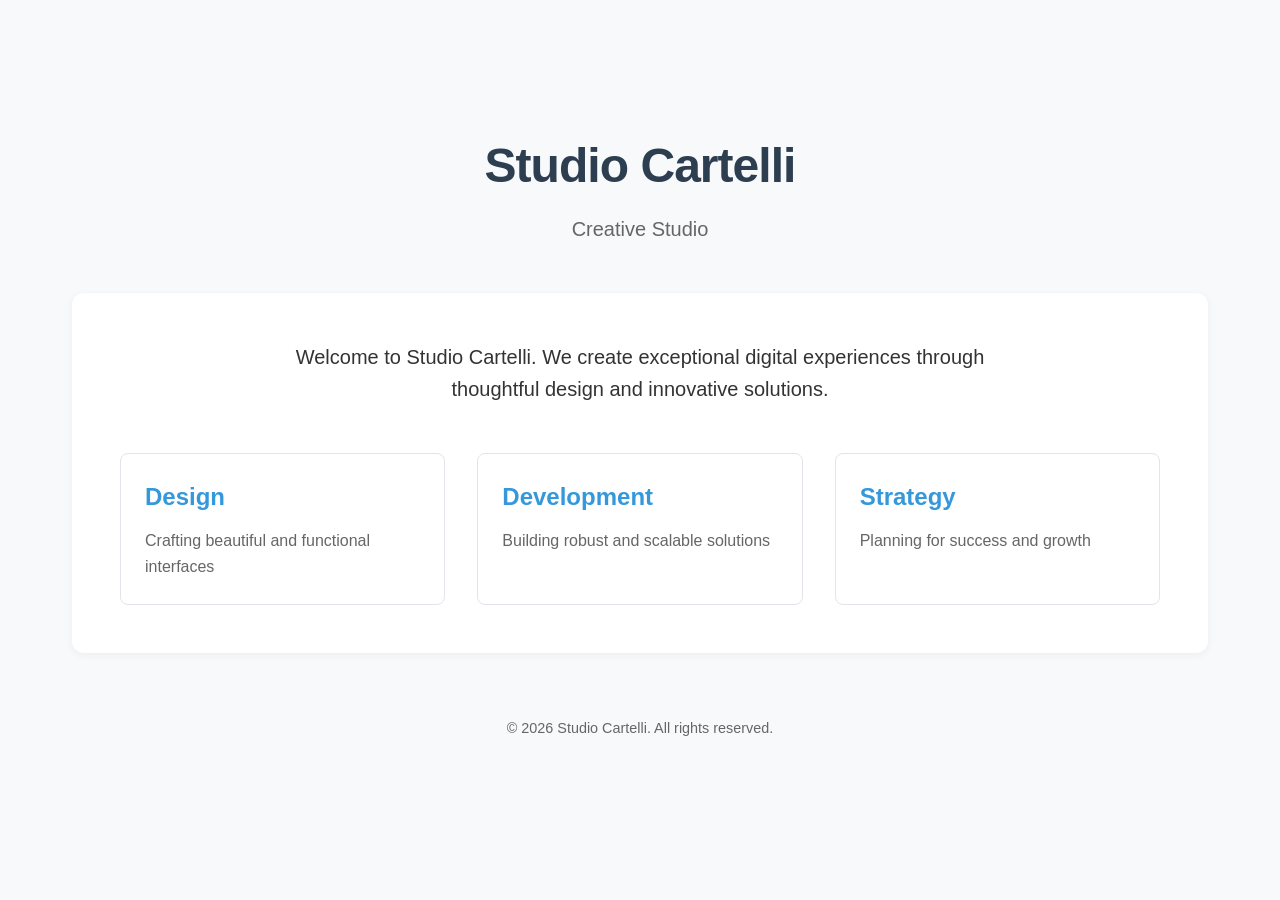
==== index.html @ 4b2458a7 "Initial commit: GitHub Pages site setup - Add landing page with responsive design - Configure custom" ====
<!DOCTYPE html>
<html lang="en">
<head>
    <meta charset="UTF-8">
    <meta name="viewport" content="width=device-width, initial-scale=1.0">
    <meta name="description" content="Studio Cartelli - Creative Studio">
    <title>Studio Cartelli</title>
    <link rel="stylesheet" href="styles.css">
</head>
<body>
    <main class="container">
        <header class="header">
            <h1 class="title">Studio Cartelli</h1>
            <p class="subtitle">Creative Studio</p>
        </header>

        <section class="content">
            <p class="intro">
                Welcome to Studio Cartelli. We create exceptional digital experiences
                through thoughtful design and innovative solutions.
            </p>

            <div class="features">
                <div class="feature">
                    <h2>Design</h2>
                    <p>Crafting beautiful and functional interfaces</p>
                </div>

                <div class="feature">
                    <h2>Development</h2>
                    <p>Building robust and scalable solutions</p>
                </div>

                <div class="feature">
                    <h2>Strategy</h2>
                    <p>Planning for success and growth</p>
                </div>
            </div>
        </section>

        <footer class="footer">
            <p>&copy; 2026 Studio Cartelli. All rights reserved.</p>
        </footer>
    </main>
</body>
</html>
---- styles.css ----
/* Reset and Base Styles */
* {
    margin: 0;
    padding: 0;
    box-sizing: border-box;
}

:root {
    --primary-color: #2c3e50;
    --secondary-color: #3498db;
    --text-color: #333;
    --light-text: #666;
    --background: #ffffff;
    --light-bg: #f8f9fa;
    --border-color: #e1e4e8;
}

body {
    font-family: -apple-system, BlinkMacSystemFont, 'Segoe UI', 'Roboto', 'Oxygen',
        'Ubuntu', 'Cantarell', 'Fira Sans', 'Droid Sans', 'Helvetica Neue',
        sans-serif;
    -webkit-font-smoothing: antialiased;
    -moz-osx-font-smoothing: grayscale;
    color: var(--text-color);
    line-height: 1.6;
    background-color: var(--light-bg);
}

/* Container */
.container {
    min-height: 100vh;
    display: flex;
    flex-direction: column;
    justify-content: center;
    max-width: 1200px;
    margin: 0 auto;
    padding: 2rem;
}

/* Header */
.header {
    text-align: center;
    margin-bottom: 3rem;
}

.title {
    font-size: 3rem;
    font-weight: 700;
    color: var(--primary-color);
    margin-bottom: 0.5rem;
    letter-spacing: -0.02em;
}

.subtitle {
    font-size: 1.25rem;
    color: var(--light-text);
    font-weight: 400;
}

/* Content */
.content {
    background: var(--background);
    border-radius: 12px;
    padding: 3rem;
    box-shadow: 0 2px 8px rgba(0, 0, 0, 0.05);
    margin-bottom: 2rem;
}

.intro {
    font-size: 1.25rem;
    color: var(--text-color);
    margin-bottom: 3rem;
    text-align: center;
    max-width: 700px;
    margin-left: auto;
    margin-right: auto;
}

/* Features Grid */
.features {
    display: grid;
    grid-template-columns: repeat(auto-fit, minmax(250px, 1fr));
    gap: 2rem;
    margin-top: 2rem;
}

.feature {
    padding: 1.5rem;
    border: 1px solid var(--border-color);
    border-radius: 8px;
    transition: transform 0.2s ease, box-shadow 0.2s ease;
}

.feature:hover {
    transform: translateY(-4px);
    box-shadow: 0 4px 12px rgba(0, 0, 0, 0.1);
}

.feature h2 {
    font-size: 1.5rem;
    color: var(--secondary-color);
    margin-bottom: 0.75rem;
}

.feature p {
    color: var(--light-text);
    font-size: 1rem;
}

/* Footer */
.footer {
    text-align: center;
    padding: 2rem 0;
    color: var(--light-text);
    font-size: 0.9rem;
}

/* Responsive Design */
@media (max-width: 768px) {
    .container {
        padding: 1.5rem;
    }

    .title {
        font-size: 2rem;
    }

    .subtitle {
        font-size: 1rem;
    }

    .content {
        padding: 2rem 1.5rem;
    }

    .intro {
        font-size: 1.1rem;
    }

    .features {
        grid-template-columns: 1fr;
        gap: 1.5rem;
    }
}

@media (max-width: 480px) {
    .title {
        font-size: 1.75rem;
    }

    .content {
        padding: 1.5rem 1rem;
    }
}
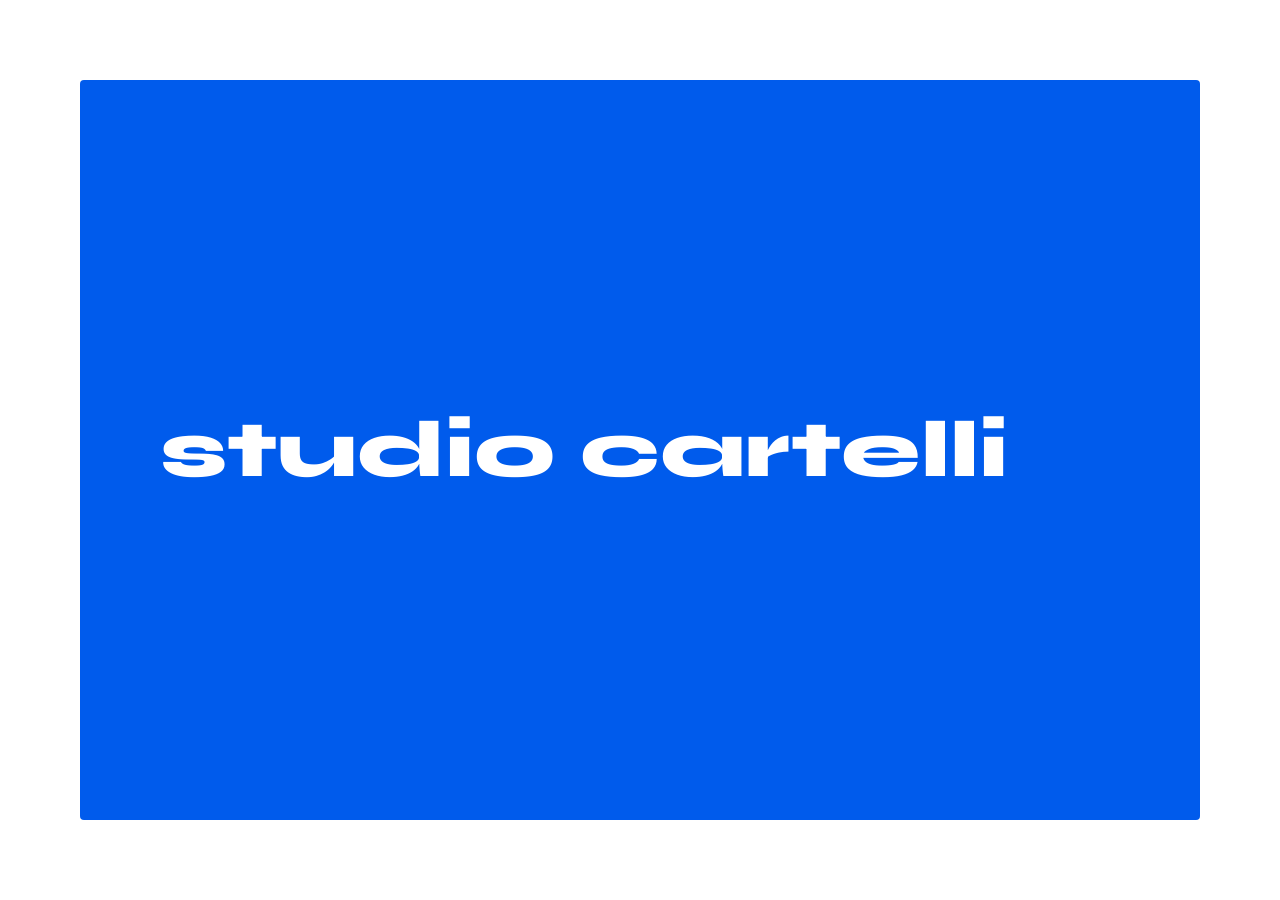
==== commit bdc2e059: "Simple splash page for Studio Cartelli - Syne ExtraBold 800 typography - White on #005BEC blue - 80p" ====
--- a/index.html
+++ b/index.html
@@ -3,44 +3,47 @@
 <head>
     <meta charset="UTF-8">
     <meta name="viewport" content="width=device-width, initial-scale=1.0">
-    <meta name="description" content="Studio Cartelli - Creative Studio">
+    <meta name="description" content="Studio Cartelli">
     <title>Studio Cartelli</title>
-    <link rel="stylesheet" href="styles.css">
+    <link rel="preconnect" href="https://fonts.googleapis.com">
+    <link rel="preconnect" href="https://fonts.gstatic.com" crossorigin>
+    <link href="https://fonts.googleapis.com/css2?family=Syne:wght@800&display=swap" rel="stylesheet">
+    <style>
+        * {
+            margin: 0;
+            padding: 0;
+            box-sizing: border-box;
+        }
+
+        html, body {
+            height: 100%;
+        }
+
+        body {
+            background-color: white;
+            padding: 80px;
+        }
+
+        main {
+            background-color: #005BEC;
+            height: 100%;
+            display: flex;
+            align-items: center;
+            padding-left: 80px;
+            border-radius: 4px;
+        }
+
+        h1 {
+            font-family: 'Syne', sans-serif;
+            font-weight: 800;
+            color: white;
+            font-size: clamp(2rem, 8vw, 5rem);
+        }
+    </style>
 </head>
 <body>
-    <main class="container">
-        <header class="header">
-            <h1 class="title">Studio Cartelli</h1>
-            <p class="subtitle">Creative Studio</p>
-        </header>
-
-        <section class="content">
-            <p class="intro">
-                Welcome to Studio Cartelli. We create exceptional digital experiences
-                through thoughtful design and innovative solutions.
-            </p>
-
-            <div class="features">
-                <div class="feature">
-                    <h2>Design</h2>
-                    <p>Crafting beautiful and functional interfaces</p>
-                </div>
-
-                <div class="feature">
-                    <h2>Development</h2>
-                    <p>Building robust and scalable solutions</p>
-                </div>
-
-                <div class="feature">
-                    <h2>Strategy</h2>
-                    <p>Planning for success and growth</p>
-                </div>
-            </div>
-        </section>
-
-        <footer class="footer">
-            <p>&copy; 2026 Studio Cartelli. All rights reserved.</p>
-        </footer>
+    <main>
+        <h1>studio cartelli</h1>
     </main>
 </body>
 </html>
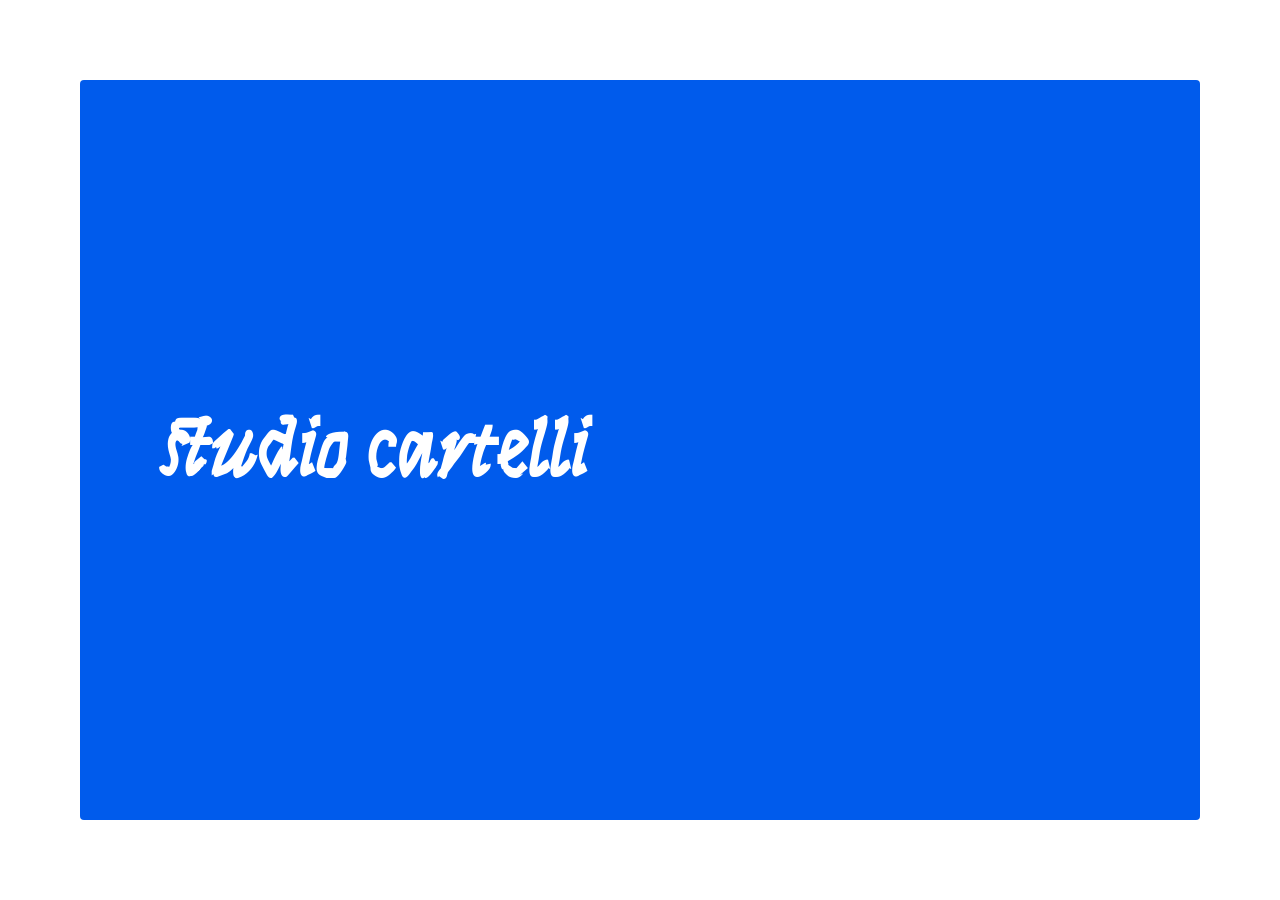
==== commit 4d97ad0c: "Change font to Syne Tactile" ====
--- a/index.html
+++ b/index.html
@@ -7,7 +7,7 @@
     <title>Studio Cartelli</title>
     <link rel="preconnect" href="https://fonts.googleapis.com">
     <link rel="preconnect" href="https://fonts.gstatic.com" crossorigin>
-    <link href="https://fonts.googleapis.com/css2?family=Syne:wght@800&display=swap" rel="stylesheet">
+    <link href="https://fonts.googleapis.com/css2?family=Syne+Tactile&display=swap" rel="stylesheet">
     <style>
         * {
             margin: 0;
@@ -34,10 +34,18 @@
         }
 
         h1 {
-            font-family: 'Syne', sans-serif;
-            font-weight: 800;
+            font-family: 'Syne Tactile', sans-serif;
             color: white;
             font-size: clamp(2rem, 8vw, 5rem);
+        }
+
+        @media (max-width: 768px) {
+            body {
+                padding: 40px;
+            }
+            main {
+                padding-left: 40px;
+            }
         }
     </style>
 </head>
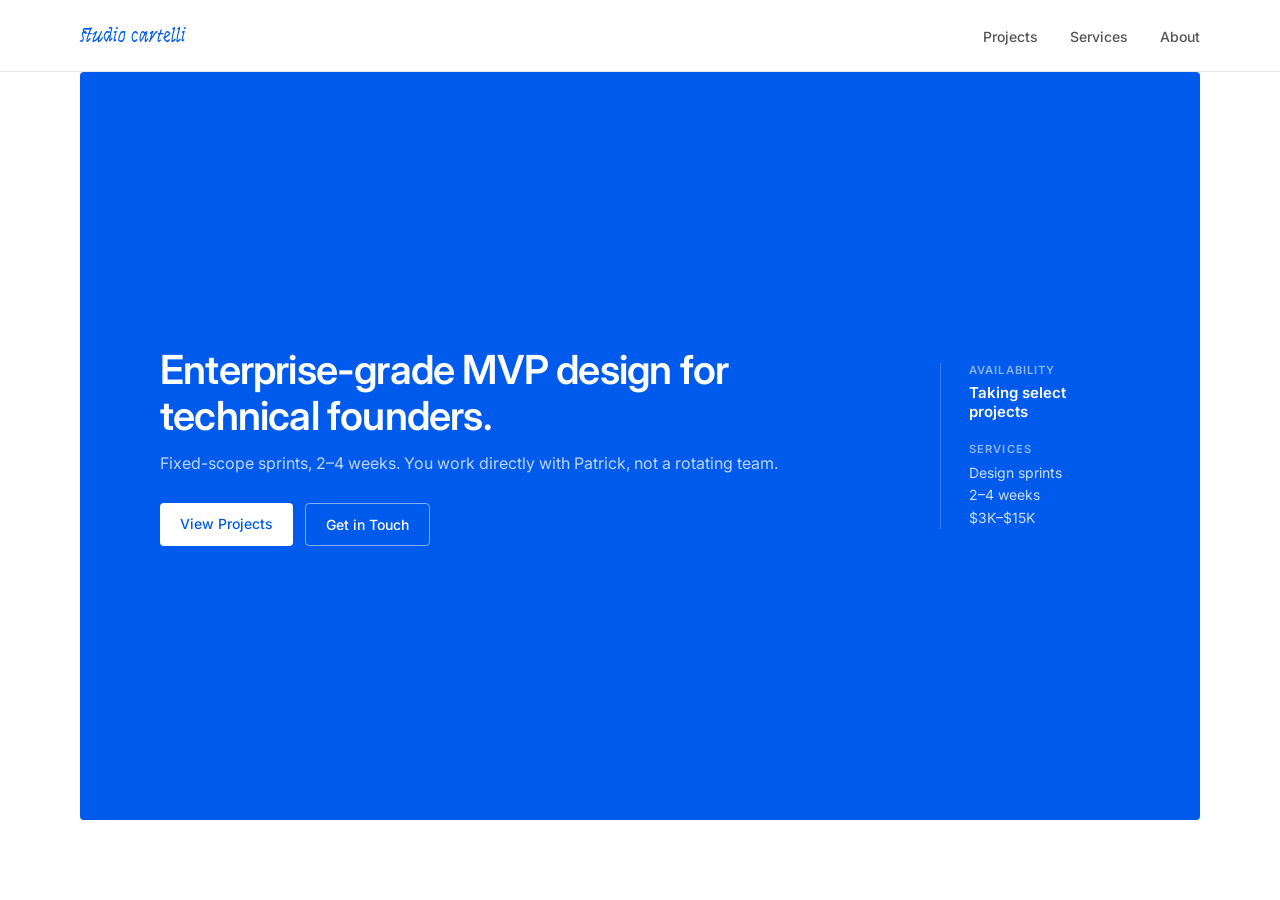
==== commit 0d2003e6: "feat: build home page with blue hero panel and split layout" ====
--- a/index.html
+++ b/index.html
@@ -1,57 +1,222 @@
 <!DOCTYPE html>
 <html lang="en">
 <head>
-    <meta charset="UTF-8">
-    <meta name="viewport" content="width=device-width, initial-scale=1.0">
-    <meta name="description" content="Studio Cartelli">
-    <title>Studio Cartelli</title>
-    <link rel="preconnect" href="https://fonts.googleapis.com">
-    <link rel="preconnect" href="https://fonts.gstatic.com" crossorigin>
-    <link href="https://fonts.googleapis.com/css2?family=Syne+Tactile&display=swap" rel="stylesheet">
-    <style>
-        * {
-            margin: 0;
-            padding: 0;
-            box-sizing: border-box;
-        }
-
-        html, body {
-            height: 100%;
-        }
-
-        body {
-            background-color: white;
-            padding: 80px;
-        }
-
-        main {
-            background-color: #005BEC;
-            height: 100%;
-            display: flex;
-            align-items: center;
-            padding-left: 80px;
-            border-radius: 4px;
-        }
-
-        h1 {
-            font-family: 'Syne Tactile', sans-serif;
-            color: white;
-            font-size: clamp(2rem, 8vw, 5rem);
-        }
-
-        @media (max-width: 768px) {
-            body {
-                padding: 40px;
-            }
-            main {
-                padding-left: 40px;
-            }
-        }
-    </style>
+  <meta charset="UTF-8">
+  <meta name="viewport" content="width=device-width, initial-scale=1.0">
+  <meta name="description" content="Studio Cartelli — Enterprise-grade MVP design for technical founders. Fixed-scope design sprints, 2–4 weeks.">
+  <title>Studio Cartelli</title>
+  <link rel="preconnect" href="https://fonts.googleapis.com">
+  <link rel="preconnect" href="https://fonts.gstatic.com" crossorigin>
+  <link href="https://fonts.googleapis.com/css2?family=Syne+Tactile&family=Inter:wght@400;500;600&display=swap" rel="stylesheet">
+  <style>
+    * { margin: 0; padding: 0; box-sizing: border-box; }
+
+    :root {
+      --blue: #005BEC;
+      --text: #1a1a1a;
+      --muted: #555;
+      --light: #999;
+      --border: #e8e8e8;
+      --pad: 80px;
+      --nav-h: 72px;
+    }
+
+    html, body { height: 100%; }
+
+    body {
+      background: white;
+      font-family: 'Inter', sans-serif;
+      color: var(--text);
+      display: flex;
+      flex-direction: column;
+    }
+
+    nav {
+      position: sticky;
+      top: 0;
+      z-index: 100;
+      background: white;
+      border-bottom: 1px solid var(--border);
+      display: flex;
+      justify-content: space-between;
+      align-items: center;
+      height: var(--nav-h);
+      padding: 0 var(--pad);
+      flex-shrink: 0;
+    }
+
+    .logo {
+      font-family: 'Syne Tactile', sans-serif;
+      font-size: 1.25rem;
+      color: var(--blue);
+      text-decoration: none;
+    }
+
+    .nav-links {
+      display: flex;
+      gap: 32px;
+      list-style: none;
+    }
+
+    .nav-links a {
+      font-size: 0.875rem;
+      font-weight: 500;
+      color: var(--muted);
+      text-decoration: none;
+    }
+
+    .nav-links a.active { color: var(--text); }
+
+    main {
+      background: var(--blue);
+      flex: 1;
+      display: flex;
+      align-items: center;
+      padding: 0 var(--pad);
+      border-radius: 4px;
+      margin: 0 var(--pad) var(--pad);
+    }
+
+    .hero {
+      display: flex;
+      align-items: center;
+      justify-content: space-between;
+      width: 100%;
+      gap: 48px;
+    }
+
+    .hero-left { flex: 1; }
+
+    h1 {
+      font-size: clamp(1.75rem, 4vw, 2.5rem);
+      font-weight: 600;
+      color: white;
+      line-height: 1.15;
+      letter-spacing: -0.02em;
+    }
+
+    .value-prop {
+      font-size: 1rem;
+      color: rgba(255, 255, 255, 0.75);
+      line-height: 1.5;
+      margin-top: 12px;
+    }
+
+    .cta-row {
+      display: flex;
+      gap: 12px;
+      margin-top: 28px;
+    }
+
+    .btn-primary {
+      background: white;
+      color: var(--blue);
+      font-family: 'Inter', sans-serif;
+      font-size: 0.875rem;
+      font-weight: 500;
+      padding: 12px 20px;
+      border-radius: 4px;
+      text-decoration: none;
+      transition: opacity 0.15s;
+    }
+
+    .btn-primary:hover { opacity: 0.88; }
+
+    .btn-secondary {
+      border: 1px solid rgba(255, 255, 255, 0.5);
+      color: white;
+      font-family: 'Inter', sans-serif;
+      font-size: 0.875rem;
+      font-weight: 500;
+      padding: 12px 20px;
+      border-radius: 4px;
+      text-decoration: none;
+      transition: opacity 0.15s;
+    }
+
+    .btn-secondary:hover { opacity: 0.75; }
+
+    .hero-right {
+      width: 180px;
+      flex-shrink: 0;
+      border-left: 1px solid rgba(255, 255, 255, 0.2);
+      padding-left: 28px;
+    }
+
+    .status-label {
+      font-size: 0.7rem;
+      font-weight: 600;
+      text-transform: uppercase;
+      letter-spacing: 0.1em;
+      color: rgba(255, 255, 255, 0.55);
+      margin-bottom: 6px;
+    }
+
+    .status-value {
+      font-size: 0.9375rem;
+      font-weight: 600;
+      color: white;
+      line-height: 1.3;
+    }
+
+    .services-block { margin-top: 20px; }
+
+    .services-value {
+      font-size: 0.875rem;
+      color: rgba(255, 255, 255, 0.8);
+      line-height: 1.6;
+    }
+
+    @media (max-width: 860px) {
+      :root { --pad: 24px; }
+      nav { padding: 0 24px; }
+      .nav-links { gap: 20px; }
+      main { margin: 0 24px 24px; padding: var(--pad); }
+      .hero { flex-direction: column; gap: 24px; align-items: flex-start; }
+      .hero-right {
+        width: 100%;
+        border-left: none;
+        border-top: 1px solid rgba(255, 255, 255, 0.2);
+        padding-left: 0;
+        padding-top: 24px;
+        display: flex;
+        gap: 32px;
+      }
+      .services-block { margin-top: 0; }
+    }
+  </style>
 </head>
 <body>
-    <main>
-        <h1>studio cartelli</h1>
-    </main>
+  <nav>
+    <a href="index.html" class="logo">studio cartelli</a>
+    <ul class="nav-links">
+      <li><a href="projects.html">Projects</a></li>
+      <li><a href="services.html">Services</a></li>
+      <li><a href="about.html">About</a></li>
+    </ul>
+  </nav>
+
+  <main>
+    <div class="hero">
+      <div class="hero-left">
+        <h1>Enterprise-grade MVP design for technical founders.</h1>
+        <p class="value-prop">Fixed-scope sprints, 2–4 weeks. You work directly with Patrick, not a rotating team.</p>
+        <div class="cta-row">
+          <a href="projects.html" class="btn-primary">View Projects</a>
+          <a href="mailto:ciao@studiocartelli.com" class="btn-secondary">Get in Touch</a>
+        </div>
+      </div>
+      <div class="hero-right">
+        <div>
+          <div class="status-label">Availability</div>
+          <div class="status-value">Taking select projects</div>
+        </div>
+        <div class="services-block">
+          <div class="status-label">Services</div>
+          <div class="services-value">Design sprints<br>2–4 weeks<br>$3K–$15K</div>
+        </div>
+      </div>
+    </div>
+  </main>
 </body>
 </html>
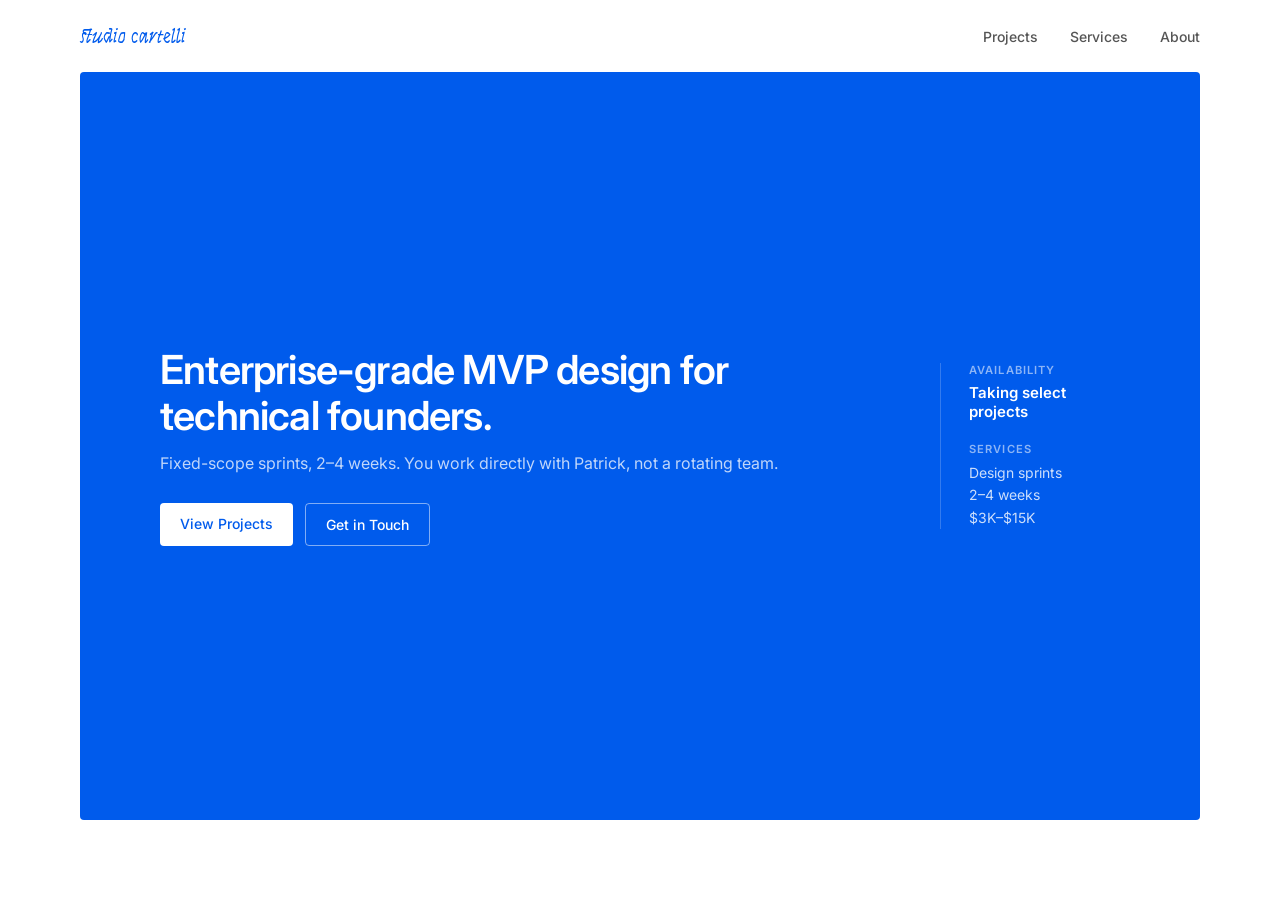
==== commit 45cf028b: "fix: remove nav border, simplify card hover, remove exp outcomes from about" ====
--- a/index.html
+++ b/index.html
@@ -36,7 +36,6 @@
       top: 0;
       z-index: 100;
       background: white;
-      border-bottom: 1px solid var(--border);
       display: flex;
       justify-content: space-between;
       align-items: center;
@@ -111,7 +110,6 @@
     .btn-primary {
       background: white;
       color: var(--blue);
-      font-family: 'Inter', sans-serif;
       font-size: 0.875rem;
       font-weight: 500;
       padding: 12px 20px;
@@ -125,7 +123,6 @@
     .btn-secondary {
       border: 1px solid rgba(255, 255, 255, 0.5);
       color: white;
-      font-family: 'Inter', sans-serif;
       font-size: 0.875rem;
       font-weight: 500;
       padding: 12px 20px;
@@ -135,6 +132,12 @@
     }
 
     .btn-secondary:hover { opacity: 0.75; }
+
+    a:focus-visible {
+      outline: 2px solid var(--blue);
+      outline-offset: 3px;
+      border-radius: 2px;
+    }
 
     .hero-right {
       width: 180px;
@@ -169,7 +172,6 @@
 
     @media (max-width: 860px) {
       :root { --pad: 24px; }
-      nav { padding: 0 24px; }
       .nav-links { gap: 20px; }
       main { margin: 0 24px 24px; padding: var(--pad); }
       .hero { flex-direction: column; gap: 24px; align-items: flex-start; }
@@ -187,7 +189,7 @@
   </style>
 </head>
 <body>
-  <nav>
+  <nav aria-label="Site navigation">
     <a href="index.html" class="logo">studio cartelli</a>
     <ul class="nav-links">
       <li><a href="projects.html">Projects</a></li>
